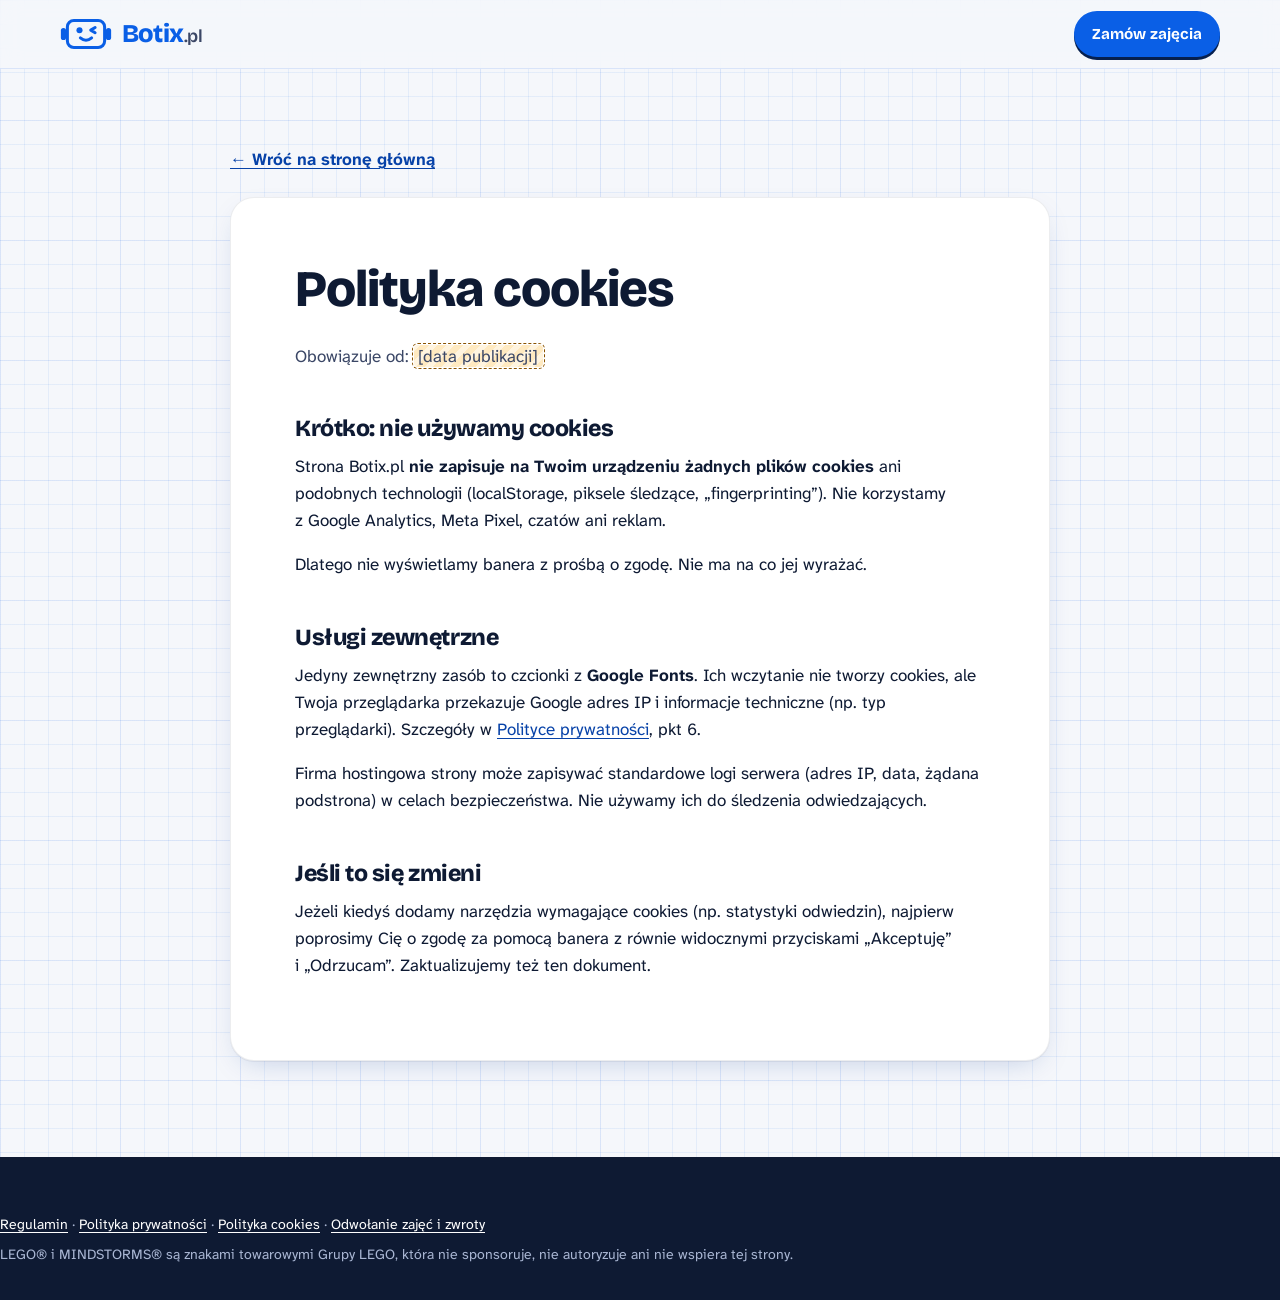
==== polityka-cookies.html @ 02dfdaf5 "Botix.pl: strona zajęć z robotyki dla szkół Strona główna, galeria projektów uczniów, cennik, regula" ====
<!doctype html>
<html lang="pl">
<head>
  <meta charset="utf-8">
  <meta name="viewport" content="width=device-width, initial-scale=1">
  <title>Polityka cookies | Botix.pl</title>
  <meta name="description" content="Botix.pl nie używa plików cookies ani narzędzi śledzących.">
  <link rel="icon" href="assets/logo-znak.svg" type="image/svg+xml">
  <link rel="preconnect" href="https://fonts.googleapis.com">
  <link rel="preconnect" href="https://fonts.gstatic.com" crossorigin>
  <link href="https://fonts.googleapis.com/css2?family=Atkinson+Hyperlegible+Next:ital,wght@0,400;0,600;0,700;1,400&family=Bricolage+Grotesque:opsz,wght@12..96,500..800&family=Silkscreen&display=swap" rel="stylesheet">
  <link rel="stylesheet" href="styles.css">
</head>
<body>
  <a class="skip" href="#tresc">Przejdź do treści</a>
  <header class="site-header">
    <div class="wrap header-row">
      <a class="brand" href="index.html" aria-label="Botix.pl, strona główna">
        <img src="assets/logo-znak.svg" alt="" width="52" height="30">
        <span class="brand-name">Botix<span class="brand-tld">.pl</span></span>
      </a>
      <a class="btn btn-small" href="index.html#zapisy">Zamów zajęcia</a>
    </div>
  </header>

  <main id="tresc" class="doc">
    <div class="wrap narrow">
      <a class="back" href="index.html">← Wróć na stronę główną</a>
      <article class="doc-card">
        <h1>Polityka cookies</h1>
        <p class="meta">Obowiązuje od: <span class="todo">[data publikacji]</span></p>

        <h2>Krótko: nie używamy cookies</h2>
        <p>Strona Botix.pl <strong>nie zapisuje na Twoim urządzeniu żadnych plików cookies</strong> ani podobnych technologii (localStorage, piksele śledzące, „fingerprinting”). Nie korzystamy z&nbsp;Google Analytics, Meta Pixel, czatów ani reklam.</p>
        <p>Dlatego nie wyświetlamy banera z&nbsp;prośbą o&nbsp;zgodę. Nie ma na co jej wyrażać.</p>

        <h2>Usługi zewnętrzne</h2>
        <p>Jedyny zewnętrzny zasób to czcionki z&nbsp;<strong>Google Fonts</strong>. Ich wczytanie nie tworzy cookies, ale Twoja przeglądarka przekazuje Google adres IP i&nbsp;informacje techniczne (np. typ przeglądarki). Szczegóły w&nbsp;<a href="polityka-prywatnosci.html">Polityce prywatności</a>, pkt 6.</p>
        <p>Firma hostingowa strony może zapisywać standardowe logi serwera (adres IP, data, żądana podstrona) w&nbsp;celach bezpieczeństwa. Nie używamy ich do śledzenia odwiedzających.</p>

        <h2>Jeśli to się zmieni</h2>
        <p>Jeżeli kiedyś dodamy narzędzia wymagające cookies (np. statystyki odwiedzin), najpierw poprosimy Cię o&nbsp;zgodę za pomocą banera z&nbsp;równie widocznymi przyciskami „Akceptuję” i&nbsp;„Odrzucam”. Zaktualizujemy też ten dokument.</p>
      </article>
    </div>
  </main>

  <footer class="site-footer">
    <div class="wrap foot-legal" style="border:0;margin:0;padding:0">
      <p><a href="regulamin.html">Regulamin</a> · <a href="polityka-prywatnosci.html">Polityka prywatności</a> · <a href="polityka-cookies.html">Polityka cookies</a> · <a href="rezygnacja-i-zwroty.html">Odwołanie zajęć i&nbsp;zwroty</a></p>
      <p>LEGO® i&nbsp;MINDSTORMS® są znakami towarowymi Grupy LEGO, która nie sponsoruje, nie autoryzuje ani nie wspiera tej strony.</p>
    </div>
  </footer>
</body>
</html>
---- styles.css ----
/* =========================================================
   Botix.pl — arkusz stylów
   Motyw: „zeszyt inżyniera” — papier w kratkę, niebieski tusz
   z logo, bursztynowy akcent i zielony ekran LCD kostki robota.
   ========================================================= */

:root {
  --blue: #0A5FE6;          /* kolor logo */
  --blue-deep: #0742A8;
  --blue-ink: #06204F;
  --ink: #0E1A33;
  --ink-soft: #3B4766;      /* 8.9:1 na --paper */
  --paper: #F5F7FB;
  --paper-2: #EAF0FB;
  --card: #FFFFFF;
  --amber: #FFB21E;
  --amber-deep: #8A5300;    /* tekst na jasnym tle, 6:1 */
  --lcd: #B6C79A;
  --lcd-ink: #1E2914;
  --grid: rgba(10, 95, 230, .075);
  --radius: 18px;
  --radius-sm: 10px;
  --shadow: 0 1px 0 rgba(14,26,51,.06), 0 10px 30px -12px rgba(10,60,150,.25);

  --f-display: "Bricolage Grotesque", "Trebuchet MS", sans-serif;
  --f-body: "Atkinson Hyperlegible Next", "Verdana", sans-serif;
  --f-pixel: "Silkscreen", "Courier New", monospace;

  color-scheme: light;
}

*, *::before, *::after { box-sizing: border-box; }

html { scroll-behavior: smooth; scroll-padding-top: 84px; -webkit-text-size-adjust: 100%; }

body {
  margin: 0;
  font-family: var(--f-body);
  font-size: 1.0625rem;
  line-height: 1.6;
  color: var(--ink);
  background-color: var(--paper);
  /* papier w kratkę (drobna + gruba siatka) */
  background-image:
    linear-gradient(var(--grid) 1px, transparent 1px),
    linear-gradient(90deg, var(--grid) 1px, transparent 1px),
    linear-gradient(rgba(10,95,230,.05) 1px, transparent 1px),
    linear-gradient(90deg, rgba(10,95,230,.05) 1px, transparent 1px);
  background-size: 24px 24px, 24px 24px, 120px 120px, 120px 120px;
}

img, svg { max-width: 100%; display: block; }

a { color: var(--blue-deep); text-underline-offset: .18em; text-decoration-thickness: .08em; }
a:hover { color: var(--blue); }

:focus-visible {
  outline: 3px solid var(--amber);
  outline-offset: 3px;
  border-radius: 6px;
}

h1, h2, h3 { font-family: var(--f-display); line-height: 1.08; margin: 0 0 .5em; letter-spacing: -.02em; }
h2 { font-size: clamp(1.8rem, 4.2vw, 2.9rem); font-weight: 800; }
h3 { font-size: 1.25rem; font-weight: 700; letter-spacing: -.01em; }
p { margin: 0 0 1em; }

.wrap { width: min(1160px, 100% - 32px); margin-inline: auto; }
.narrow { width: min(820px, 100% - 32px); }

.sr-only {
  position: absolute; width: 1px; height: 1px; padding: 0; margin: -1px;
  overflow: hidden; clip: rect(0 0 0 0); white-space: nowrap; border: 0;
}

.skip {
  position: absolute; left: 16px; top: -60px; z-index: 100;
  background: var(--ink); color: #fff; padding: .6em 1em; border-radius: var(--radius-sm);
  transition: top .2s;
}
.skip:focus { top: 12px; color: #fff; }

.pix { font-family: var(--f-pixel); letter-spacing: .02em; }

/* Elementy do uzupełnienia przed publikacją — usuń klasę .todo, gdy wpiszesz treść */
.todo {
  background: repeating-linear-gradient(-45deg, rgba(255,178,30,.28) 0 6px, rgba(255,178,30,.14) 6px 12px);
  outline: 1.5px dashed var(--amber-deep);
  outline-offset: 1px;
  border-radius: 4px;
  padding: 0 .25em;
}

/* ---------- Przyciski ---------- */
.btn {
  --b: var(--blue);
  display: inline-flex; align-items: center; justify-content: center; gap: .5em;
  font-family: var(--f-display); font-weight: 700; font-size: 1.05rem;
  padding: .85em 1.35em;
  border-radius: 999px;
  background: var(--b); color: #fff; text-decoration: none;
  border: 2px solid var(--b);
  box-shadow: 0 4px 0 var(--blue-ink);
  transition: transform .15s ease, box-shadow .15s ease, background .15s;
  cursor: pointer;
}
.btn:hover { color: #fff; transform: translateY(-2px); box-shadow: 0 6px 0 var(--blue-ink); }
.btn:active { transform: translateY(3px); box-shadow: 0 1px 0 var(--blue-ink); }
.btn-ghost { background: transparent; color: var(--blue-deep); box-shadow: 0 4px 0 rgba(6,32,79,.2); }
.btn-ghost:hover { background: #fff; color: var(--blue-deep); box-shadow: 0 6px 0 rgba(6,32,79,.2); }
.btn-small { font-size: .95rem; padding: .55em 1.05em; box-shadow: 0 3px 0 var(--blue-ink); }
.btn-amber { background: var(--amber); border-color: var(--amber); color: var(--ink); box-shadow: 0 4px 0 #9A6200; }
.btn-amber:hover { color: var(--ink); box-shadow: 0 6px 0 #9A6200; }

/* ---------- Nagłówek ---------- */
.site-header {
  position: sticky; top: 0; z-index: 50;
  background: rgba(245,247,251,.86);
  backdrop-filter: saturate(1.4) blur(10px);
  -webkit-backdrop-filter: saturate(1.4) blur(10px);
  border-bottom: 1px solid rgba(10,95,230,.12);
}
.header-row { display: flex; align-items: center; justify-content: space-between; min-height: 68px; gap: 16px; }

.brand { display: inline-flex; align-items: center; gap: 10px; text-decoration: none; color: var(--blue); }
.brand img { width: 52px; height: auto; transition: transform .3s cubic-bezier(.3,1.6,.5,1); }
.brand:hover img { transform: rotate(-6deg) scale(1.06); }
.brand-name { font-family: var(--f-display); font-weight: 800; font-size: 1.6rem; letter-spacing: -.03em; color: var(--blue); }
.brand-tld { color: var(--ink-soft); font-weight: 600; font-size: .7em; margin-left: 1px; }

.nav { display: flex; align-items: center; gap: 22px; }
.nav ul { display: flex; gap: 4px; list-style: none; margin: 0; padding: 0; }
.nav ul a {
  display: block; padding: .45em .75em; border-radius: 999px;
  text-decoration: none; color: var(--ink); font-weight: 600; font-size: .98rem;
}
.nav ul a:hover { background: var(--paper-2); color: var(--blue-deep); }

.nav-toggle {
  display: none; width: 46px; height: 46px; border-radius: 12px;
  background: #fff; border: 2px solid var(--paper-2); cursor: pointer; position: relative;
}
.nav-toggle-bars, .nav-toggle-bars::before, .nav-toggle-bars::after {
  position: absolute; left: 50%; width: 20px; height: 2.5px; background: var(--ink); border-radius: 2px;
  transform: translateX(-50%); transition: transform .25s, top .25s, opacity .2s;
}
.nav-toggle-bars { top: 50%; margin-top: -1px; }
.nav-toggle-bars::before, .nav-toggle-bars::after { content: ""; left: 0; transform: none; }
.nav-toggle-bars::before { top: -7px; }
.nav-toggle-bars::after { top: 7px; }
.nav-toggle[aria-expanded="true"] .nav-toggle-bars { background: transparent; }
.nav-toggle[aria-expanded="true"] .nav-toggle-bars::before { top: 0; transform: rotate(45deg); }
.nav-toggle[aria-expanded="true"] .nav-toggle-bars::after { top: 0; transform: rotate(-45deg); }

/* ---------- Hero ---------- */
.hero { padding: clamp(40px, 7vw, 96px) 0 clamp(56px, 8vw, 110px); position: relative; overflow: hidden; }
.hero::before {
  /* duża „plama” światła za kostką */
  content: ""; position: absolute; right: -10%; top: -20%; width: 70vw; max-width: 900px; aspect-ratio: 1;
  background: radial-gradient(closest-side, rgba(10,95,230,.16), rgba(10,95,230,0) 70%);
  pointer-events: none;
}
.hero-grid { display: grid; grid-template-columns: 1.15fr .85fr; gap: clamp(32px, 5vw, 72px); align-items: center; position: relative; }

.eyebrow {
  display: inline-block; font-weight: 700; font-size: .9rem; letter-spacing: .02em;
  color: var(--blue-deep); background: #fff; border: 1.5px solid rgba(10,95,230,.25);
  padding: .35em .9em; border-radius: 999px; margin-bottom: 1.3em;
}
.hero h1 {
  font-size: clamp(2.6rem, 6.4vw, 5rem);
  font-weight: 800; letter-spacing: -.045em; line-height: .98; color: var(--ink);
  font-variation-settings: "opsz" 96;
}
.hl {
  color: var(--blue);
  background: linear-gradient(transparent 68%, rgba(255,178,30,.55) 68% 92%, transparent 92%);
  padding: 0 .06em;
}
.lead { font-size: clamp(1.08rem, 1.6vw, 1.25rem); color: var(--ink-soft); max-width: 36em; margin: 1.1em 0 1.6em; }
.hero-cta { display: flex; flex-wrap: wrap; gap: 14px; }

.facts { list-style: none; padding: 0; margin: 2.2em 0 0; display: flex; flex-wrap: wrap; gap: 10px 28px; }
.facts li { display: flex; align-items: baseline; gap: .55em; font-weight: 600; }
.facts-k { font-family: var(--f-pixel); font-size: .78rem; color: var(--blue-deep); text-transform: uppercase; }

/* Kostka robota z ekranem LCD */
.brick { margin: 0; position: relative; justify-self: center; width: min(420px, 100%); }
.brick-body {
  background: linear-gradient(160deg, #F9FBFF, #DCE5F5);
  border: 3px solid var(--blue);
  border-radius: 34px;
  padding: 22px 22px 18px;
  box-shadow: 0 30px 60px -28px rgba(7,66,168,.55), inset 0 -6px 0 rgba(10,95,230,.12);
  transform: rotate(-2.5deg);
  animation: bob 6s ease-in-out infinite;
}
.lcd {
  background: var(--lcd);
  background-image:
    linear-gradient(rgba(30,41,20,.06) 1px, transparent 1px),
    linear-gradient(90deg, rgba(30,41,20,.06) 1px, transparent 1px),
    radial-gradient(120% 90% at 30% 20%, rgba(255,255,255,.35), transparent 60%);
  background-size: 6px 6px, 6px 6px, 100% 100%;
  border-radius: 12px;
  border: 6px solid #47536B;
  box-shadow: inset 0 3px 10px rgba(0,0,0,.25);
  color: var(--lcd-ink);
  padding: 12px 14px 10px;
  font-family: var(--f-pixel);
}
.lcd-top, .lcd-bottom { display: flex; justify-content: space-between; align-items: center; font-size: .78rem; letter-spacing: .04em; }
.lcd-bottom { justify-content: flex-start; gap: .5em; margin-top: 4px; }
.batt { width: 22px; height: 10px; border: 2px solid var(--lcd-ink); position: relative; }
.batt::before { content: ""; position: absolute; inset: 1px 6px 1px 1px; background: var(--lcd-ink); }
.batt::after { content: ""; position: absolute; right: -5px; top: 2px; width: 3px; height: 4px; background: var(--lcd-ink); }
.lcd-face { width: 100%; height: auto; margin: 6px 0; }
.lcd-face .px rect { fill: var(--lcd-ink); }
.eye-wink { opacity: 0; animation: wink 4.2s steps(1) infinite 1.4s; }
.eye-open { animation: open 4.2s steps(1) infinite 1.4s; }
.blink { animation: blink 1s steps(1) infinite; }

.brick-keys { display: flex; justify-content: center; align-items: center; gap: 12px; margin: 18px 0 14px; }
.key { display: block; background: #6B7894; }
.key-l, .key-r { width: 38px; height: 26px; }
.key-l { clip-path: polygon(0 50%, 100% 0, 100% 100%); }
.key-r { clip-path: polygon(0 0, 100% 50%, 0 100%); }
.key-ok { width: 40px; height: 40px; border-radius: 10px; background: var(--amber); box-shadow: inset 0 -4px 0 rgba(0,0,0,.18); }
.ports { display: flex; justify-content: center; gap: 10px; }
.ports span {
  font-family: var(--f-pixel); font-size: .75rem; color: #fff; background: var(--blue-ink);
  width: 34px; height: 22px; display: grid; place-items: center; border-radius: 4px 4px 2px 2px;
}

.blocks { list-style: none; padding: 0; margin: 0; position: absolute; left: -46px; bottom: -38px; display: grid; gap: 6px; }
.blk {
  font-family: var(--f-display); font-weight: 700; font-size: .82rem;
  background: #fff; color: var(--ink); border: 2px solid var(--ink);
  padding: .35em .8em .35em 1.1em; border-radius: 6px;
  position: relative; width: max-content;
  box-shadow: 3px 3px 0 var(--ink);
  margin-left: calc(var(--i) * 9px);
  opacity: 0; animation: snap .5s cubic-bezier(.3,1.5,.5,1) forwards;
  animation-delay: calc(1s + var(--i) * .18s);
}
.blk::before { content: ""; position: absolute; left: 5px; top: 50%; width: 4px; height: 4px; border-radius: 50%; background: currentColor; transform: translateY(-50%); }
.blk-start { background: var(--blue); color: #fff; }
.blk-sense { background: var(--amber); }
.blk-loop { background: var(--lcd); }

/* ---------- Sekcje ---------- */
.section { padding: clamp(64px, 9vw, 120px) 0; position: relative; }
.section-tint { background: rgba(234,240,251,.75); }
.section-blue {
  background-color: var(--blue-deep);
  background-image:
    linear-gradient(rgba(255,255,255,.07) 1px, transparent 1px),
    linear-gradient(90deg, rgba(255,255,255,.07) 1px, transparent 1px);
  background-size: 24px 24px;
  color: #fff;
}
.section-blue a { color: #fff; }
.section-blue .kicker { color: #CFE0FF; }
.section-blue .kicker .pix { background: var(--amber); color: var(--ink); }
.section-blue .sec-lead { color: #DCE7FF; }

.sec-head { max-width: 760px; margin-bottom: clamp(32px, 5vw, 56px); }
.kicker {
  display: flex; align-items: center; gap: .7em;
  font-family: var(--f-display); font-weight: 700; text-transform: uppercase; letter-spacing: .08em; font-size: .85rem;
  color: var(--blue-deep); margin-bottom: 1em;
}
.kicker .pix { background: var(--blue); color: #fff; padding: .2em .5em; border-radius: 4px; font-size: .8rem; letter-spacing: .05em; }
.sec-lead { font-size: 1.15rem; color: var(--ink-soft); }

/* Porty 1–4: przebieg zajęć */
.ports-flow {
  list-style: none; padding: 0; margin: 0;
  display: grid; grid-template-columns: repeat(4, 1fr); gap: 20px; position: relative;
}
.ports-flow::before {
  /* „kabel” łączący porty */
  content: ""; position: absolute; left: 6%; right: 6%; top: 15px; height: 4px;
  background: repeating-linear-gradient(90deg, var(--ink) 0 14px, transparent 14px 20px);
  opacity: .8;
}
.ports-flow li {
  position: relative; background: var(--card); border: 2px solid var(--ink); border-radius: var(--radius);
  padding: 48px 22px 22px; box-shadow: 6px 6px 0 var(--blue);
  transition: transform .2s, box-shadow .2s;
}
.ports-flow li:hover { transform: translate(-3px,-3px); box-shadow: 9px 9px 0 var(--blue); }
.ports-flow li:nth-child(2) { box-shadow: 6px 6px 0 var(--amber); }
.ports-flow li:nth-child(2):hover { box-shadow: 9px 9px 0 var(--amber); }
.ports-flow li:nth-child(3) { box-shadow: 6px 6px 0 #7FA35A; }
.ports-flow li:nth-child(3):hover { box-shadow: 9px 9px 0 #7FA35A; }
.ports-flow p { color: var(--ink-soft); margin: 0; font-size: 1rem; }
.port-tag {
  position: absolute; top: 0; left: 20px; transform: translateY(-50%);
  font-family: var(--f-pixel); font-size: .78rem; background: var(--ink); color: #fff;
  padding: .45em .7em; border-radius: 6px;
}

/* NXT Studio */
.studio {
  margin-top: clamp(40px, 6vw, 64px);
  display: grid; grid-template-columns: auto 1fr; gap: clamp(20px, 4vw, 44px); align-items: center;
  background: var(--ink); color: #E6ECFA; border-radius: 24px; padding: clamp(22px, 4vw, 40px);
  box-shadow: 10px 10px 0 var(--amber);
}
.studio h3 { font-size: clamp(1.35rem, 2.6vw, 1.9rem); color: #fff; font-weight: 800; }
.studio p { margin: 0; color: #C9D3EA; }
.studio strong { color: #fff; }
.studio .kicker { color: var(--amber); margin-bottom: .7em; }
.studio-badge {
  position: relative; width: 180px; aspect-ratio: 4 / 3; border-radius: 14px;
  background: var(--lcd);
  background-image: linear-gradient(rgba(30,41,20,.08) 1px, transparent 1px), linear-gradient(90deg, rgba(30,41,20,.08) 1px, transparent 1px);
  background-size: 6px 6px;
  border: 6px solid #47536B; display: grid; place-items: center; color: var(--lcd-ink);
  transform: rotate(-3deg);
}
.studio-win { position: absolute; top: 7px; left: 9px; display: flex; gap: 4px; }
.studio-win i { width: 7px; height: 7px; border-radius: 50%; background: var(--lcd-ink); opacity: .55; }
.studio-name { font-size: 1.55rem; line-height: 1.1; text-align: center; }
.studio-cursor { position: absolute; right: 14px; bottom: 6px; font-size: 1.3rem; animation: blink 1s steps(1) infinite; }

/* Program: trasa od pierwszego obrotu do własnego robota */
.journey { --n: 6; --pos: 0; position: relative; }
.road { position: relative; height: 96px; margin: 0 0 8px; }
.road-track {
  position: absolute; left: calc(100% / 12); right: calc(100% / 12); bottom: 14px; height: 12px; border-radius: 99px;
  background: repeating-linear-gradient(90deg, rgba(255,255,255,.35) 0 14px, transparent 14px 24px), rgba(255,255,255,.12);
}
.road-fill {
  height: 100%; border-radius: inherit; background: var(--amber);
  width: calc(var(--pos) / (var(--n) - 1) * 100%);
  transition: width 1.1s cubic-bezier(.5,0,.3,1);
  box-shadow: 0 0 18px rgba(255,178,30,.6);
}
.rover {
  position: absolute; bottom: 38px; width: 64px; height: 42px;
  left: calc((var(--pos) + .5) * 100% / var(--n) - 32px);
  transition: left 1.1s cubic-bezier(.5,0,.3,1);
}
.rover svg { width: 100%; height: 100%; overflow: visible; }
.rv-head { fill: #fff; stroke: var(--ink); stroke-width: 3; }
.rv-ear { fill: #fff; stroke: var(--ink); stroke-width: 2.5; }
.rv-eye { fill: var(--blue); }
.rv-line { fill: none; stroke: var(--blue); stroke-width: 3.5; stroke-linecap: round; stroke-linejoin: round; }
.rover svg { animation: hover 2.2s ease-in-out infinite; transition: transform .3s; }
.rover::after {
  /* cień pod unoszącą się głową */
  content: ""; position: absolute; left: 50%; bottom: -14px; width: 34px; height: 6px; margin-left: -17px;
  border-radius: 50%; background: rgba(0,0,0,.28); animation: shadow 2.2s ease-in-out infinite;
}
.journey.moving .rover { transform: rotate(6deg); }
.rover { transition: left 1.1s cubic-bezier(.5,0,.3,1), transform .3s; transform-origin: 50% 100%; }
.road-flag {
  position: absolute; top: 0; font-size: .72rem; padding: .3em .55em; border-radius: 4px;
  background: rgba(255,255,255,.14); color: #DCE7FF;
}
.road-start { left: 0; }
.road-end { right: 0; background: var(--amber); color: var(--ink); }

.stops { list-style: none; padding: 0; margin: 0; display: grid; grid-template-columns: repeat(6, 1fr); gap: 14px; }
.stop {
  position: relative; text-align: center; padding: 22px 14px 20px; border-radius: var(--radius);
  background: rgba(255,255,255,.07); border: 2px solid rgba(255,255,255,.16);
  transition: background .4s, border-color .4s, transform .4s cubic-bezier(.3,1.5,.5,1);
}
.stop::before {
  /* znacznik na drodze */
  content: ""; position: absolute; left: 50%; top: -36px; width: 16px; height: 16px; margin-left: -8px;
  border-radius: 50%; background: var(--blue-deep); border: 3px solid rgba(255,255,255,.5);
  transition: background .4s, border-color .4s;
}
.stop-icon {
  width: 72px; height: 72px; margin: 0 auto 12px; border-radius: 16px; display: grid; place-items: center;
  background: rgba(255,255,255,.1); transition: background .4s, transform .4s cubic-bezier(.3,1.6,.5,1);
}
.stop-icon svg { width: 44px; height: 44px; fill: none; stroke: #fff; stroke-width: 3; stroke-linecap: round; stroke-linejoin: round; transition: stroke .4s; }
.stop-n { display: block; font-size: .78rem; color: #A9C2F5; margin-bottom: .4em; }
.stop h3 { font-size: 1.08rem; margin-bottom: .4em; }
.stop p { font-size: .92rem; color: #DCE7FF; margin: 0; line-height: 1.45; }

.stop.lit { background: rgba(255,255,255,.14); border-color: rgba(255,178,30,.7); }
.stop.lit::before { background: var(--amber); border-color: #fff; }
.stop.lit .stop-icon { background: var(--lcd); }
.stop.lit .stop-icon svg { stroke: var(--lcd-ink); }
.stop.current { transform: translateY(-6px); }
.stop.current .stop-icon { transform: scale(1.08) rotate(-4deg); }
.stop-final.lit { background: var(--amber); border-color: var(--amber); color: var(--ink); }
.stop-final.lit p, .stop-final.lit .stop-n { color: var(--ink); }
.stop-final.lit::before { background: #fff; border-color: var(--amber); }

@keyframes hover { 50% { transform: translateY(-5px); } }
@keyframes shadow { 50% { transform: scaleX(.75); opacity: .6; } }

/* Projekty uczniów */
.projects { list-style: none; padding: 0; margin: 0; display: grid; grid-template-columns: repeat(auto-fill, minmax(250px, 1fr)); gap: 22px; }
.project {
  background: var(--card); border-radius: var(--radius); padding: 14px 14px 22px;
  border: 1.5px solid rgba(14,26,51,.1); box-shadow: var(--shadow);
  display: flex; flex-direction: column; transition: transform .25s cubic-bezier(.3,1.4,.5,1);
}
.project:hover { transform: translateY(-5px) rotate(-.6deg); }
.project h3, .project p, .project .tag, .project .chips, .project .link-arrow, .project .by { margin-inline: 8px; }
.project p { color: var(--ink-soft); font-size: .98rem; }
.project img { border-radius: 12px; aspect-ratio: 12 / 7; object-fit: cover; width: 100%; margin-bottom: 16px; }
.thumb {
  aspect-ratio: 12 / 7; border-radius: 12px; margin-bottom: 16px;
  background: var(--lcd);
  background-image: linear-gradient(rgba(30,41,20,.07) 1px, transparent 1px), linear-gradient(90deg, rgba(30,41,20,.07) 1px, transparent 1px);
  background-size: 8px 8px;
  border: 5px solid #47536B; display: grid; place-items: center; overflow: hidden;
}
.thumb svg { width: 86%; height: auto; overflow: visible; }
.thumb .line { fill: none; stroke: var(--lcd-ink); stroke-width: 3.5; stroke-linecap: round; stroke-dasharray: 6 5; }
.thumb .bot { fill: var(--blue); stroke: var(--lcd-ink); stroke-width: 2.5; }
.thumb .bot-2 { fill: var(--amber); }
.thumb .dot { fill: var(--blue); } .thumb .dot-2 { fill: var(--amber); }
.thumb .wall { fill: var(--lcd-ink); }
.shooter .ground { stroke: var(--lcd-ink); stroke-width: 2.5; stroke-linecap: round; opacity: .5; }
.shooter .solid { fill: none; stroke: var(--lcd-ink); stroke-width: 3; stroke-linecap: round; }
.shooter .track { fill: var(--lcd-ink); }
.shooter .wheel { fill: var(--lcd); }
.shooter .barrel { fill: var(--lcd-ink); }
.shooter .barrel-tip { fill: var(--blue-ink); }
.shooter .target { fill: #fff; stroke: var(--lcd-ink); stroke-width: 2.5; }
.shooter .target-ring { fill: none; stroke: #D64545; stroke-width: 3; }
.shooter .target-mid { fill: #D64545; }
.shooter .ball { fill: var(--amber); stroke: var(--lcd-ink); stroke-width: 1.5; }
.shooter .ball-2 { fill: var(--blue); }
.project:hover .shooter .ball { animation: fly .7s ease-in; }
@keyframes fly { from { transform: translate(-14px, 6px); opacity: 0; } }
.thumb .tilt { transform-box: view-box; transform-origin: 60px 60px; animation: balance 2.4s ease-in-out infinite; }
@keyframes balance { 0%, 100% { transform: rotate(-9deg); } 50% { transform: rotate(9deg); } }
.avatar .pix { font-size: 1.5rem; }
.project:hover .thumb .bot { animation: wiggle .6s ease-in-out; transform-box: fill-box; transform-origin: center; }
.thumb-cta { background: var(--paper-2); border-color: var(--blue); border-style: dashed; }
.thumb-cta .pix { font-size: 3.4rem; color: var(--blue); animation: blink 1.6s steps(1) infinite; }

.tag {
  align-self: flex-start; font-size: .78rem; font-weight: 700; text-transform: uppercase; letter-spacing: .06em;
  color: var(--blue-deep); background: var(--paper-2); padding: .3em .7em; border-radius: 999px; margin-bottom: .9em;
}
.tag-amber { background: #FFE9BF; color: var(--amber-deep); }
.tag-real { background: var(--blue); color: #fff; }
.by { font-weight: 700; color: var(--blue-deep) !important; margin-top: -.3em; }
.chips { list-style: none; padding: 0; display: flex; flex-wrap: wrap; gap: 6px; margin-top: auto; margin-bottom: 0; }
.chips li { font-size: .8rem; font-weight: 600; border: 1.5px solid rgba(14,26,51,.18); padding: .15em .65em; border-radius: 999px; color: var(--ink-soft); }
.link-arrow { margin-top: auto; font-weight: 700; font-family: var(--f-display); }
.link-arrow::after { content: " →"; display: inline-block; transition: transform .2s; }
.link-arrow:hover::after { transform: translateX(4px); }
.project-cta { background: linear-gradient(170deg, #fff, #FFF6E3); border: 2px dashed var(--amber-deep); }

.note {
  margin: 36px 0 0; padding: 18px 22px; border-left: 5px solid var(--amber);
  background: #fff; border-radius: 0 var(--radius-sm) var(--radius-sm) 0; max-width: 820px; color: var(--ink-soft);
}
.note strong { color: var(--ink); }

/* Strona: Projekty uczniów */
.nav ul a[aria-current="page"] { background: var(--blue); color: #fff; }
.gal-title { font-size: clamp(2.2rem, 5.5vw, 4rem); font-weight: 800; letter-spacing: -.04em; }
.gallery { list-style: none; padding: 0; margin: 0; display: grid; grid-template-columns: repeat(auto-fill, minmax(300px, 1fr)); gap: 24px; }
.shot figure { margin: 0; background: #fff; border-radius: var(--radius); overflow: hidden; box-shadow: var(--shadow); height: 100%; transition: transform .25s cubic-bezier(.3,1.4,.5,1); }
.shot:nth-child(odd) figure { transform: rotate(-.6deg); }
.shot:nth-child(even) figure { transform: rotate(.6deg); }
.shot figure:hover { transform: rotate(0) translateY(-4px); }
.shot img { width: 100%; aspect-ratio: 4 / 3; object-fit: cover; }
.shot figcaption { padding: 18px 20px 22px; }
.shot h2 { font-size: 1.25rem; margin-bottom: .3em; }
.shot p { margin: 0 0 .4em; color: var(--ink-soft); }
.gallery-empty {
  grid-column: 1 / -1; text-align: center; padding: clamp(36px, 6vw, 64px) 24px;
  border: 3px dashed rgba(10,95,230,.35); border-radius: 24px; background: rgba(255,255,255,.7);
}
.gallery-empty h2 { font-size: clamp(1.4rem, 3vw, 2rem); }
.gallery-empty p { color: var(--ink-soft); margin: 0; }
.cam {
  width: 120px; height: 90px; margin: 0 auto 20px; border-radius: 16px; display: grid; place-items: center;
  background: var(--lcd); border: 5px solid #47536B; transform: rotate(-4deg);
}
.cam svg { width: 64px; fill: none; stroke: var(--lcd-ink); stroke-width: 3.5; stroke-linejoin: round; }

/* O nas */
.team { list-style: none; padding: 0; margin: 0; display: grid; grid-template-columns: 1fr 1fr; gap: 22px; }
.person { display: flex; gap: 20px; background: var(--card); border-radius: var(--radius); padding: 24px; box-shadow: var(--shadow); align-items: flex-start; }
.person h3 { display: inline-block; }
.person p { color: var(--ink-soft); margin: 0; }
.role { font-weight: 700; color: var(--blue-deep) !important; margin-bottom: .5em !important; font-size: .95rem; }
.avatar {
  flex: none; width: 84px; height: 84px; border-radius: 22px; background: var(--blue);
  display: grid; place-items: center; color: #fff; font-size: 1.8rem; transform: rotate(-4deg);
  box-shadow: 4px 4px 0 var(--ink);
}
.avatar-2 { background: var(--amber); color: var(--ink); transform: rotate(4deg); }

/* Terminy */
.spec { display: grid; grid-template-columns: repeat(auto-fit, minmax(200px, 1fr)); gap: 0; margin: 0; border: 2px solid var(--ink); border-radius: var(--radius); overflow: hidden; background: #fff; }
.spec > div { padding: 20px 22px; border-right: 2px dashed rgba(14,26,51,.18); }
.spec > div:last-child { border-right: 0; }
.spec dt { font-family: var(--f-pixel); font-size: .78rem; color: var(--blue-deep); margin-bottom: .5em; }
.spec dd { margin: 0; font-weight: 700; font-family: var(--f-display); font-size: 1.1rem; display: inline-block; }
.fineprint { margin-top: 18px; color: var(--ink-soft); font-size: .98rem; }

/* Cennik */
.squad { margin: 0 0 clamp(36px, 5vw, 56px); background: #fff; border: 2px solid var(--ink); border-radius: 24px; padding: clamp(20px, 3vw, 32px); box-shadow: 8px 8px 0 var(--blue); }
.squad-teams { list-style: none; padding: 0; margin: 0 0 22px; display: grid; grid-template-columns: repeat(5, 1fr); gap: clamp(8px, 2vw, 22px); }
.squad-teams li {
  display: grid; grid-template-columns: repeat(3, 1fr); grid-template-rows: auto auto; gap: 6px; justify-items: center; align-items: end;
  padding: 14px 10px 12px; border-radius: 16px; background: var(--paper-2);
  animation: rise .7s cubic-bezier(.2,.8,.2,1) both;
}
.squad-teams li:nth-child(2) { animation-delay: .08s; } .squad-teams li:nth-child(3) { animation-delay: .16s; }
.squad-teams li:nth-child(4) { animation-delay: .24s; } .squad-teams li:nth-child(5) { animation-delay: .32s; }
.kid { position: relative; width: 22px; height: 30px; }
.kid::before { content: ""; position: absolute; left: 50%; top: 0; width: 13px; height: 13px; margin-left: -6.5px; border-radius: 50%; background: var(--blue); }
.kid::after { content: ""; position: absolute; left: 0; right: 0; bottom: 0; height: 14px; border-radius: 11px 11px 4px 4px; background: var(--blue); }
.kid:nth-child(2)::before, .kid:nth-child(2)::after { background: var(--amber); }
.kid:nth-child(3)::before, .kid:nth-child(3)::after { background: #6E8F4C; }
.mini-brick {
  grid-column: 1 / -1; width: 100%; max-width: 74px; height: 34px; border-radius: 8px; margin-top: 4px;
  background: var(--lcd); border: 4px solid #47536B; position: relative;
}
.mini-brick::after { content: ""; position: absolute; left: 50%; bottom: -12px; width: 12px; height: 8px; margin-left: -6px; border-radius: 3px; background: var(--amber); }
.squad-cap { display: flex; flex-wrap: wrap; justify-content: center; align-items: center; gap: 8px 16px; font-weight: 700; font-size: 1.05rem; }
.squad-cap b { font-size: 1.5rem; color: var(--blue); font-weight: 400; margin-right: .2em; }
.squad-x { font-family: var(--f-pixel); color: var(--ink-soft); font-size: 1.3rem; }

.plans { list-style: none; padding: 0; margin: 0; display: grid; grid-template-columns: repeat(3, 1fr); gap: 22px; align-items: stretch; }
.plan {
  position: relative; display: flex; flex-direction: column; background: #fff; border-radius: 22px;
  padding: 28px 24px 24px; border: 2px solid rgba(14,26,51,.12); box-shadow: var(--shadow);
}
.plan-featured { border: 3px solid var(--ink); box-shadow: 8px 8px 0 var(--amber); transform: translateY(-8px); }
.plan-badge {
  position: absolute; top: 0; left: 24px; transform: translateY(-50%);
  background: var(--ink); color: #fff; font-weight: 700; font-size: .8rem; letter-spacing: .06em; text-transform: uppercase;
  padding: .35em .8em; border-radius: 999px;
}
.plan-name { font-family: var(--f-display); font-weight: 800; font-size: 1.3rem; margin-bottom: .4em; }
.plan-price { font-family: var(--f-display); font-weight: 800; font-size: 2.4rem; letter-spacing: -.03em; color: var(--blue); line-height: 1.1; margin-bottom: .5em; }
.plan-price small { font-size: .95rem; color: var(--ink-soft); font-weight: 600; letter-spacing: 0; }
.plan-price-text { font-size: 1.6rem; }
.plan-desc { color: var(--ink-soft); font-size: .98rem; }
.plan-list { list-style: none; padding: 0; margin: 0 0 22px; display: grid; gap: 8px; font-size: .97rem; }
.plan-list li { padding-left: 26px; position: relative; }
.plan-list li::before { content: ""; position: absolute; left: 0; top: .45em; width: 14px; height: 14px; border-radius: 4px; background: var(--lcd); box-shadow: inset 0 0 0 2px #47536B; }
.plan .btn { margin-top: auto; }

.included { margin-top: 32px; display: grid; grid-template-columns: 1.2fr 1fr; gap: 22px; }
.included > div { background: #fff; border-radius: 18px; padding: 22px 24px; border: 2px dashed rgba(14,26,51,.18); }
.included h3 { font-size: 1.1rem; }
.tick-list { list-style: none; padding: 0; margin: 0; display: grid; gap: 6px; }
.tick-list li { padding-left: 28px; position: relative; }
.tick-list li::before { content: "✓"; position: absolute; left: 0; top: 0; color: var(--blue); font-weight: 700; }
.tick-list-plain li::before { content: "→"; color: var(--amber-deep); }

/* FAQ */
.faq { display: grid; gap: 12px; }
.faq details { background: #fff; border-radius: var(--radius-sm); border: 2px solid transparent; box-shadow: var(--shadow); transition: border-color .2s; }
.faq details[open] { border-color: var(--blue); }
.faq summary {
  cursor: pointer; list-style: none; padding: 18px 56px 18px 22px; position: relative;
  font-family: var(--f-display); font-weight: 700; font-size: 1.12rem;
}
.faq summary::-webkit-details-marker { display: none; }
.faq summary::after {
  content: "+"; position: absolute; right: 18px; top: 50%; transform: translateY(-50%);
  font-family: var(--f-pixel); font-size: 1.3rem; color: var(--blue); width: 28px; height: 28px;
  display: grid; place-items: center; background: var(--paper-2); border-radius: 8px; transition: transform .25s;
}
.faq details[open] summary::after { transform: translateY(-50%) rotate(45deg); }
.faq details p { padding: 0 22px 20px; margin: 0; color: var(--ink-soft); }
.faq-body { padding: 0 22px 20px; color: var(--ink-soft); }
.faq-body p { padding: 0 !important; margin: 0 0 .8em !important; }
.faq-body ul { margin: 0; padding-left: 1.2em; display: grid; gap: .6em; }
.faq-body strong { color: var(--ink); }
.faq details p.todo { margin: 0 22px 20px; padding: 4px 8px; }

/* Zapisy */
.zapisy-grid { display: grid; grid-template-columns: .9fr 1.1fr; gap: clamp(32px, 5vw, 72px); align-items: start; }
.zapisy-grid .sec-head { margin-bottom: 0; }
.mail { font-weight: 700; }
.form {
  background: #fff; color: var(--ink); border-radius: 24px; padding: clamp(22px, 3vw, 36px);
  box-shadow: 10px 10px 0 var(--blue-ink); border: 2px solid var(--ink);
}
.form a { color: var(--blue-deep); }
.field { margin-bottom: 18px; }
.field-row { display: grid; grid-template-columns: 1fr 1fr; gap: 0 16px; }
@media (max-width: 620px) { .field-row { grid-template-columns: 1fr; } }
.field label { display: block; font-weight: 700; margin-bottom: 6px; }
.opt { font-weight: 400; color: var(--ink-soft); }
input[type="text"], input[type="email"], select, textarea {
  width: 100%; font: inherit; color: var(--ink);
  padding: .7em .9em; border-radius: 12px; border: 2px solid #8C97AE; background: var(--paper);
  transition: border-color .15s, background .15s;
}
input:hover, select:hover, textarea:hover { border-color: var(--ink-soft); }
input:focus, select:focus, textarea:focus { border-color: var(--blue); background: #fff; outline: 3px solid rgba(10,95,230,.25); outline-offset: 0; }
[aria-invalid="true"] { border-color: #B3261E !important; }
textarea { resize: vertical; }
.hint { font-size: .9rem; color: var(--ink-soft); margin: 6px 0 0; }
.check { display: flex; gap: 12px; align-items: flex-start; margin: 22px 0 18px; }
.check input { width: 22px; height: 22px; margin: 2px 0 0; flex: none; accent-color: var(--blue); cursor: pointer; }
.check label { font-size: .97rem; }
.form-error { color: #B3261E; font-weight: 700; margin: 0 0 14px; }
.form .btn { width: 100%; }

/* Stopka */
.site-footer { background: var(--ink); color: #C9D3EA; padding: 56px 0 28px; }
.site-footer a { color: #fff; }
.footer-grid { display: grid; grid-template-columns: 1.2fr 1fr 1fr; gap: 32px; }
.brand-foot .brand-name { color: #fff; }
.brand-foot .brand-tld { color: #9FB0D3; }
.brand-foot img { filter: brightness(0) invert(1); }
.foot-small { margin-top: .6em; }
.foot-h { font-family: var(--f-pixel); font-size: .8rem; font-weight: 400; letter-spacing: .05em; color: var(--amber); margin-bottom: 1em; }
address { font-style: normal; line-height: 1.8; }
.site-footer .todo { color: var(--ink); background: #FFD98A; outline-color: var(--amber); }
.foot-links { list-style: none; padding: 0; margin: 0; display: grid; gap: .4em; }
.foot-legal { border-top: 1px solid rgba(255,255,255,.14); margin-top: 40px; padding-top: 22px; font-size: .88rem; color: #A9B6D3; }
.foot-legal p { margin-bottom: .5em; }

/* ---------- Strony dokumentów ---------- */
.doc { padding: clamp(40px, 6vw, 80px) 0 96px; }
.doc-card { background: #fff; border-radius: 24px; padding: clamp(24px, 5vw, 64px); box-shadow: var(--shadow); border: 1.5px solid rgba(14,26,51,.08); }
.doc h1 { font-size: clamp(2rem, 5vw, 3.2rem); font-weight: 800; }
.doc h2 { font-size: 1.45rem; margin-top: 2em; }
.doc h3 { font-size: 1.1rem; margin-top: 1.4em; }
.doc li { margin-bottom: .4em; }
.doc .meta { color: var(--ink-soft); }
.doc .warn {
  background: #FFF4DC; border: 2px dashed var(--amber-deep); border-radius: 14px; padding: 16px 20px; margin: 1.4em 0 2em; color: #4D3300;
}
.doc table { border-collapse: collapse; width: 100%; font-size: .98rem; margin: 1em 0; display: block; overflow-x: auto; }
.doc th, .doc td { text-align: left; border: 1px solid #D5DCEA; padding: .6em .8em; vertical-align: top; }
.doc th { background: var(--paper-2); }
.doc .form-wzor { background: var(--paper); border: 1.5px solid #D5DCEA; border-radius: 12px; padding: 18px 22px; }
.doc ol ul, .doc li ul { margin-top: .4em; }
.toc { background: var(--paper); border: 1.5px solid #D5DCEA; border-radius: 14px; padding: 18px 22px; margin: 0 0 1.5em; }
.toc-h { font-family: var(--f-pixel); font-size: .8rem; color: var(--blue-deep); margin-bottom: .6em; }
.toc ol { margin: 0; padding-left: 1.4em; columns: 2; column-gap: 32px; }
.toc li { margin-bottom: .3em; break-inside: avoid; }
@media (max-width: 620px) { .toc ol { columns: 1; } }
.doc h2[id] { scroll-margin-top: 90px; }
.back { display: inline-flex; gap: .4em; font-weight: 700; margin-bottom: 1.4em; }

/* ---------- Animacje ---------- */
.reveal { opacity: 0; transform: translateY(18px); animation: rise .8s cubic-bezier(.2,.8,.2,1) forwards; animation-delay: calc(var(--d, 0) * .12s + .1s); }
@keyframes rise { to { opacity: 1; transform: none; } }
@keyframes snap { from { opacity: 0; transform: translateX(-24px) rotate(-4deg); } to { opacity: 1; transform: none; } }
@keyframes bob { 0%, 100% { transform: rotate(-2.5deg) translateY(0); } 50% { transform: rotate(-1.5deg) translateY(-8px); } }
@keyframes blink { 50% { opacity: 0; } }
@keyframes wink { 0%, 72% { opacity: 0; } 73%, 95% { opacity: 1; } 96%, 100% { opacity: 0; } }
@keyframes open { 0%, 72% { opacity: 1; } 73%, 95% { opacity: 0; } 96%, 100% { opacity: 1; } }
@keyframes wiggle { 25% { transform: translateX(4px) rotate(4deg); } 75% { transform: translateX(-4px) rotate(-4deg); } }

@media (prefers-reduced-motion: reduce) {
  *, *::before, *::after { animation-duration: .001ms !important; animation-iteration-count: 1 !important; transition-duration: .001ms !important; scroll-behavior: auto !important; }
  .reveal, .blk { opacity: 1; transform: none; }
  .eye-wink { opacity: 1; } .eye-open { opacity: 0; }
}

/* ---------- Responsywność ---------- */
@media (max-width: 980px) {
  .hero-grid { grid-template-columns: 1fr; }
  .brick { width: min(380px, 88%); margin-top: 12px; margin-bottom: 40px; }
  .ports-flow { grid-template-columns: 1fr 1fr; row-gap: 34px; }
  .ports-flow::before { display: none; }
  /* trasa pionowa */
  .road { display: none; }
  .stops { grid-template-columns: 1fr; gap: 14px; padding-left: 34px; position: relative; }
  .stops::before {
    content: ""; position: absolute; left: 9px; top: 10px; bottom: 10px; width: 6px; border-radius: 6px;
    background: repeating-linear-gradient(180deg, rgba(255,255,255,.4) 0 12px, transparent 12px 20px);
  }
  .stop { text-align: left; display: grid; grid-template-columns: 64px 1fr; column-gap: 16px; padding: 16px; align-items: start; }
  .stop::before { left: -33px; top: 50%; margin: -8px 0 0; }
  .stop-icon { grid-row: span 3; width: 64px; height: 64px; margin: 0; }
  .stop-icon svg { width: 38px; height: 38px; }
  .stop.current { transform: translateX(4px); }
  .studio { grid-template-columns: 1fr; }
  .plans { grid-template-columns: 1fr; max-width: 560px; }
  .plan-featured { transform: none; }
  .included { grid-template-columns: 1fr; }
  .studio-badge { width: 150px; }
  .zapisy-grid { grid-template-columns: 1fr; }
  .footer-grid { grid-template-columns: 1fr 1fr; }
}

@media (max-width: 1180px) {
  .nav-toggle { display: block; }
  .nav {
    position: absolute; left: 0; right: 0; top: 100%;
    flex-direction: column; align-items: stretch; gap: 12px;
    background: var(--paper); border-bottom: 2px solid var(--ink);
    padding: 12px 16px 20px; display: none;
  }
  .nav.open { display: flex; }
  .nav ul { flex-direction: column; }
  .nav ul a { padding: .7em .8em; font-size: 1.05rem; }
}

@media (max-width: 620px) {
  body { font-size: 1rem; }
  .ports-flow, .team, .footer-grid { grid-template-columns: 1fr; }
  .blocks { left: -6px; bottom: -44px; }
  .blk { font-size: .74rem; }
  .person { flex-direction: column; }
  .spec > div { border-right: 0; border-bottom: 2px dashed rgba(14,26,51,.18); }
  .spec > div:last-child { border-bottom: 0; }
  .hero-cta .btn { width: 100%; }
  .squad-teams { display: flex; flex-wrap: wrap; justify-content: center; }
  .squad-teams li { width: calc((100% - 2 * 10px) / 3); }
  .squad-cap { font-size: .95rem; flex-direction: column; gap: 2px; }
  .squad-x { display: none; }
}
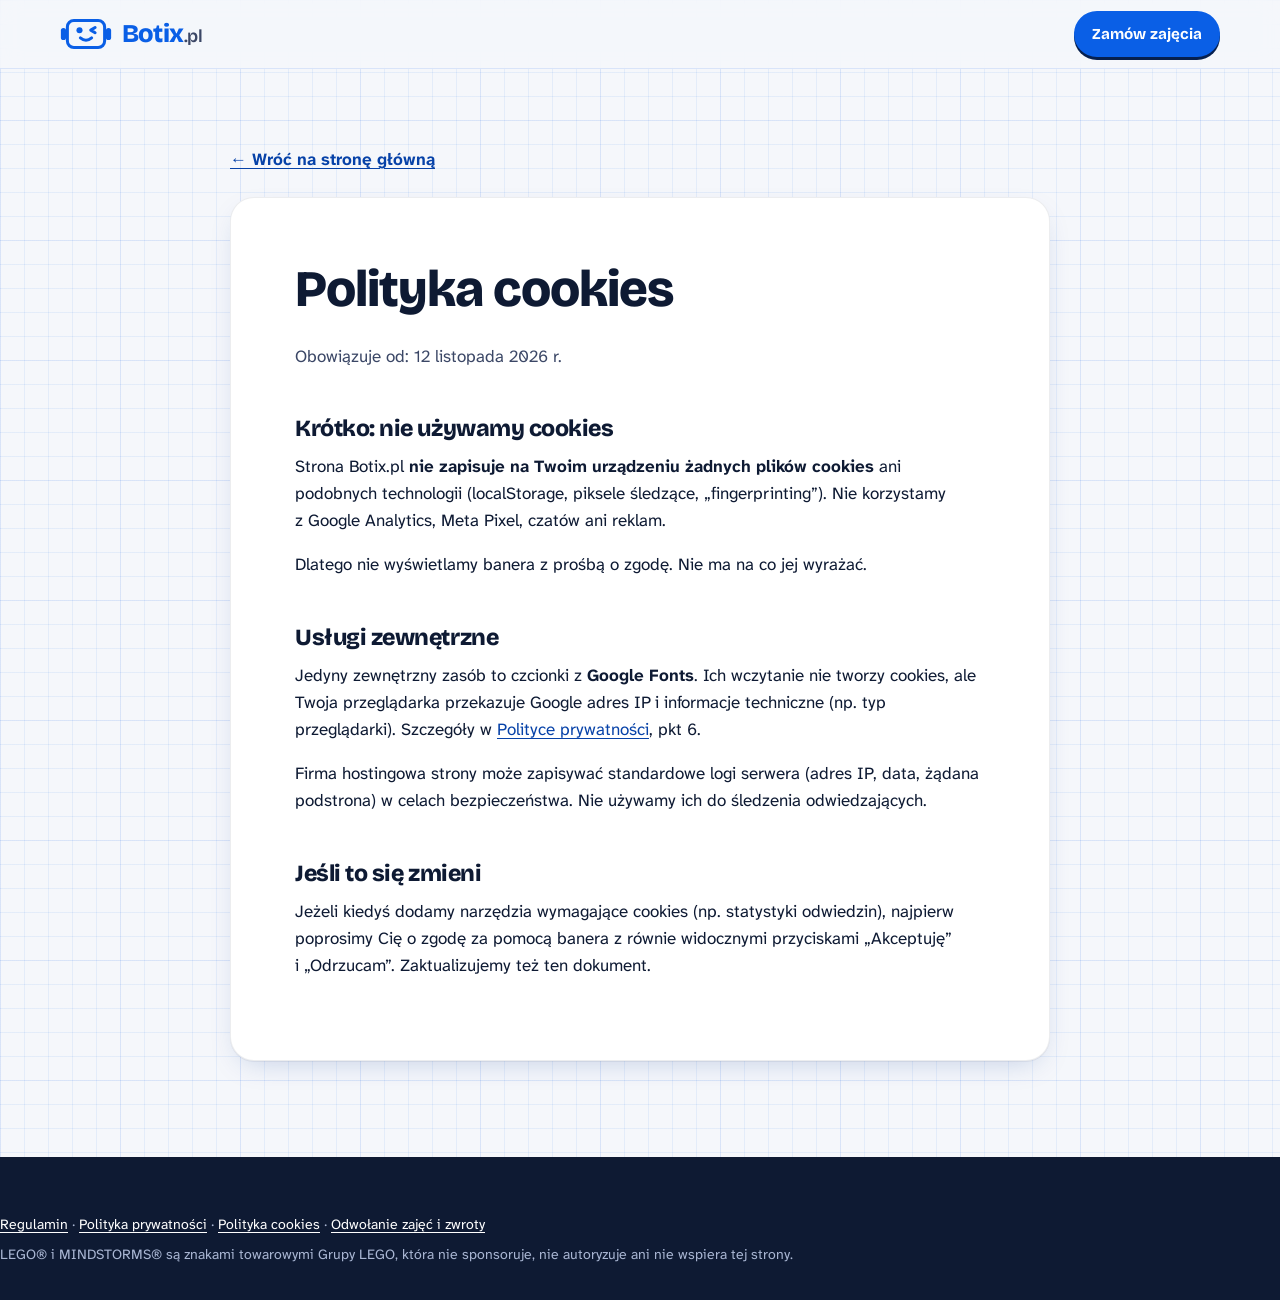
==== commit 25cf0261: "Uzupełnienie danych, zespoły 2–3 os., podgląd NXT Studio - adres i data obowiązywania w regulaminie " ====
--- a/polityka-cookies.html
+++ b/polityka-cookies.html
@@ -28,7 +28,7 @@
       <a class="back" href="index.html">← Wróć na stronę główną</a>
       <article class="doc-card">
         <h1>Polityka cookies</h1>
-        <p class="meta">Obowiązuje od: <span class="todo">[data publikacji]</span></p>
+        <p class="meta">Obowiązuje od: <time datetime="2026-11-12">12 listopada 2026 r.</time></p>
 
         <h2>Krótko: nie używamy cookies</h2>
         <p>Strona Botix.pl <strong>nie zapisuje na Twoim urządzeniu żadnych plików cookies</strong> ani podobnych technologii (localStorage, piksele śledzące, „fingerprinting”). Nie korzystamy z&nbsp;Google Analytics, Meta Pixel, czatów ani reklam.</p>
--- a/styles.css
+++ b/styles.css
@@ -304,7 +304,6 @@
 /* NXT Studio */
 .studio {
   margin-top: clamp(40px, 6vw, 64px);
-  display: grid; grid-template-columns: auto 1fr; gap: clamp(20px, 4vw, 44px); align-items: center;
   background: var(--ink); color: #E6ECFA; border-radius: 24px; padding: clamp(22px, 4vw, 40px);
   box-shadow: 10px 10px 0 var(--amber);
 }
@@ -312,18 +311,72 @@
 .studio p { margin: 0; color: #C9D3EA; }
 .studio strong { color: #fff; }
 .studio .kicker { color: var(--amber); margin-bottom: .7em; }
-.studio-badge {
-  position: relative; width: 180px; aspect-ratio: 4 / 3; border-radius: 14px;
-  background: var(--lcd);
-  background-image: linear-gradient(rgba(30,41,20,.08) 1px, transparent 1px), linear-gradient(90deg, rgba(30,41,20,.08) 1px, transparent 1px);
-  background-size: 6px 6px;
-  border: 6px solid #47536B; display: grid; place-items: center; color: var(--lcd-ink);
-  transform: rotate(-3deg);
-}
-.studio-win { position: absolute; top: 7px; left: 9px; display: flex; gap: 4px; }
-.studio-win i { width: 7px; height: 7px; border-radius: 50%; background: var(--lcd-ink); opacity: .55; }
-.studio-name { font-size: 1.55rem; line-height: 1.1; text-align: center; }
-.studio-cursor { position: absolute; right: 14px; bottom: 6px; font-size: 1.3rem; animation: blink 1s steps(1) infinite; }
+.studio-copy { max-width: 72ch; }
+.studio-preview { margin: 24px 0 0; }
+.studio-window {
+  border: 1px solid #344259; border-radius: 16px; overflow: hidden;
+  background: #10151e; color: #f0f5ff;
+}
+.studio-toolbar, .studio-project {
+  display: flex; align-items: center; gap: 14px; padding: 10px 16px;
+  border-bottom: 1px solid #2a364a;
+}
+.studio-brand { font-family: var(--f-display); font-weight: 800; }
+.studio-brand span { color: #65caff; }
+.studio-tab { border-radius: 6px; background: #24344c; padding: 3px 10px; font-size: .84rem; }
+.studio-project { font-size: .9rem; font-weight: 700; }
+.studio-project span { color: #a8b9cf; font-size: .8rem; font-weight: 400; }
+.studio-workbench { display: grid; grid-template-columns: 78px minmax(280px, 36%) minmax(0, 1fr); }
+.studio-categories {
+  list-style: none; margin: 0; padding: 8px 5px;
+  background: #141c28; border-right: 1px solid #2a364a;
+}
+.studio-categories li {
+  display: grid; justify-items: center; gap: 3px; padding: 5px 2px;
+  color: #c9d8ed; font-size: .72rem; text-align: center;
+}
+.studio-categories li::before {
+  content: ""; width: 12px; height: 12px; border-radius: 50%;
+  background: var(--category-color); border: 1px solid rgba(255,255,255,.55);
+}
+.studio-categories .studio-category-current { background: #243044; color: #fff; border-radius: 7px; }
+.studio-palette { padding: 12px 18px 18px; background: #192332; border-right: 1px solid #2a364a; }
+.studio-palette p { margin-bottom: 8px; font-size: .82rem; font-weight: 700; }
+.studio-palette .studio-blocks + p { margin-top: 13px; }
+.studio-canvas {
+  padding: clamp(18px, 4vw, 52px);
+  background: radial-gradient(circle, #2b3952 1px, transparent 1px) 0 0 / 20px 20px, #10151e;
+}
+.studio-blocks { list-style: none; margin: 0; padding: 0; display: grid; justify-items: start; gap: 7px; }
+.studio-canvas .studio-blocks { gap: 1px; }
+.studio-block {
+  position: relative; max-width: 100%; border-radius: 6px; padding: 5px 8px;
+  background: var(--block-color); color: #101b2e; font-size: .8rem; font-weight: 700;
+  box-shadow: inset 0 -2px 0 rgba(0,0,0,.18);
+  transform-origin: left center;
+}
+.studio-block-start { --block-color: #ffb022; }
+.studio-block-motor { --block-color: #79b2ff; }
+.studio-block-wait { --block-color: #ffa46d; }
+.studio-block span { margin-right: 3px; }
+.studio-block b { white-space: nowrap; padding: 1px 4px; border-radius: 10px; background: rgba(255,255,255,.55); }
+@media (prefers-reduced-motion: no-preference) {
+  .studio-palette .studio-block { animation: studio-preview-highlight 7.2s ease-in-out infinite; animation-delay: calc(var(--step) * 1.2s); }
+}
+@keyframes studio-preview-highlight {
+  0%, 16.66%, 100% { transform: scale(1); filter: brightness(1); }
+  5%, 11% { transform: scale(1.045); filter: brightness(1.15) drop-shadow(0 0 5px var(--block-color)); z-index: 2; }
+}
+@media (max-width: 820px) {
+  .studio-workbench { grid-template-columns: 68px minmax(0, 1fr); }
+  .studio-palette { border-right: 0; }
+  .studio-canvas { grid-column: 1 / -1; border-top: 1px solid #2a364a; }
+}
+@media (max-width: 420px) {
+  .studio-workbench { grid-template-columns: 52px minmax(0, 1fr); }
+  .studio-palette { padding-inline: 11px; }
+  .studio-categories li { font-size: .62rem; }
+}
 
 /* Program: trasa od pierwszego obrotu do własnego robota */
 .journey { --n: 6; --pos: 0; position: relative; }
@@ -419,7 +472,40 @@
 .thumb .line { fill: none; stroke: var(--lcd-ink); stroke-width: 3.5; stroke-linecap: round; stroke-dasharray: 6 5; }
 .thumb .bot { fill: var(--blue); stroke: var(--lcd-ink); stroke-width: 2.5; }
 .thumb .bot-2 { fill: var(--amber); }
-.thumb .dot { fill: var(--blue); } .thumb .dot-2 { fill: var(--amber); }
+.thumb .motion-live { display: none; }
+@media (prefers-reduced-motion: no-preference) {
+  .thumb .motion-live { display: inline; }
+  .thumb .motion-still { display: none; }
+  .line-follower { animation: follow-fade 3.6s linear infinite; }
+  .sumo-left { --charge: 8px; --recoil: -4px; animation: sumo-impact 2.8s infinite; }
+  .sumo-right { --charge: -8px; --recoil: 4px; animation: sumo-impact 2.8s infinite; }
+  .thumb .tilt { animation: balance 2.4s ease-in-out infinite; }
+}
+@keyframes follow-fade { 0%, 100% { opacity: 0; } 8%, 92% { opacity: 1; } }
+@keyframes sumo-impact {
+  0%, 12%, 82%, 100% { transform: translateX(0); }
+  40% { transform: translateX(var(--charge)); }
+  52% { transform: translateX(var(--recoil)); }
+  63% { transform: translateX(var(--charge)); }
+  72% { transform: translateX(var(--recoil)); }
+}
+.sorter-bin { fill: none; stroke: var(--lcd-ink); stroke-width: 2.5; stroke-linecap: round; stroke-linejoin: round; }
+.sorter-ball { stroke: var(--lcd-ink); stroke-width: 1.5; }
+.sorter-blue { fill: var(--blue); --entry-x: 30px; }
+.sorter-amber { fill: var(--amber); --entry-x: -30px; }
+@media (prefers-reduced-motion: no-preference) {
+  .sorter-ball { animation: sort-ball 3.6s linear infinite; }
+  .sorter-amber { animation-delay: -1.8s; }
+}
+@keyframes sort-ball {
+  0% { transform: translate(var(--entry-x), -50px); opacity: 0; }
+  7% { opacity: 1; }
+  15% { transform: translate(var(--entry-x), -28px); }
+  19% { transform: translate(var(--entry-x), -28px); }
+  32% { transform: translate(0, -16px); }
+  40%, 77% { transform: translate(0, 0); opacity: 1; }
+  88%, 100% { transform: translate(0, 0); opacity: 0; }
+}
 .thumb .wall { fill: var(--lcd-ink); }
 .shooter .ground { stroke: var(--lcd-ink); stroke-width: 2.5; stroke-linecap: round; opacity: .5; }
 .shooter .solid { fill: none; stroke: var(--lcd-ink); stroke-width: 3; stroke-linecap: round; }
@@ -431,13 +517,13 @@
 .shooter .target-ring { fill: none; stroke: #D64545; stroke-width: 3; }
 .shooter .target-mid { fill: #D64545; }
 .shooter .ball { fill: var(--amber); stroke: var(--lcd-ink); stroke-width: 1.5; }
-.shooter .ball-2 { fill: var(--blue); }
-.project:hover .shooter .ball { animation: fly .7s ease-in; }
-@keyframes fly { from { transform: translate(-14px, 6px); opacity: 0; } }
-.thumb .tilt { transform-box: view-box; transform-origin: 60px 60px; animation: balance 2.4s ease-in-out infinite; }
+.thumb .tilt { transform-box: view-box; transform-origin: 60px 52px; }
+.balancer-axle { stroke: var(--lcd-ink); stroke-width: 4; }
+.balancer-wheel { fill: var(--lcd-ink); }
+.balancer-hub { fill: var(--lcd); }
 @keyframes balance { 0%, 100% { transform: rotate(-9deg); } 50% { transform: rotate(9deg); } }
 .avatar .pix { font-size: 1.5rem; }
-.project:hover .thumb .bot { animation: wiggle .6s ease-in-out; transform-box: fill-box; transform-origin: center; }
+.project:hover .thumb .obstacle-bot { animation: wiggle .6s ease-in-out; transform-box: fill-box; transform-origin: center; }
 .thumb-cta { background: var(--paper-2); border-color: var(--blue); border-style: dashed; }
 .thumb-cta .pix { font-size: 3.4rem; color: var(--blue); animation: blink 1.6s steps(1) infinite; }
 
@@ -523,21 +609,51 @@
 .kid:nth-child(3)::before, .kid:nth-child(3)::after { background: #6E8F4C; }
 .mini-brick {
   grid-column: 1 / -1; width: 100%; max-width: 74px; height: 34px; border-radius: 8px; margin-top: 4px;
-  background: var(--lcd); border: 4px solid #47536B; position: relative;
-}
-.mini-brick::after { content: ""; position: absolute; left: 50%; bottom: -12px; width: 12px; height: 8px; margin-left: -6px; border-radius: 3px; background: var(--amber); }
+  background: var(--lcd); border: 4px solid #47536B;
+}
 .squad-cap { display: flex; flex-wrap: wrap; justify-content: center; align-items: center; gap: 8px 16px; font-weight: 700; font-size: 1.05rem; }
 .squad-cap b { font-size: 1.5rem; color: var(--blue); font-weight: 400; margin-right: .2em; }
 .squad-x { font-family: var(--f-pixel); color: var(--ink-soft); font-size: 1.3rem; }
 
 .plans { list-style: none; padding: 0; margin: 0; display: grid; grid-template-columns: repeat(3, 1fr); gap: 22px; align-items: stretch; }
+@property --plan-trace {
+  syntax: "<angle>";
+  inherits: false;
+  initial-value: 0deg;
+}
 .plan {
+  --plan-outline: var(--blue);
   position: relative; display: flex; flex-direction: column; background: #fff; border-radius: 22px;
   padding: 28px 24px 24px; border: 2px solid rgba(14,26,51,.12); box-shadow: var(--shadow);
-}
-.plan-featured { border: 3px solid var(--ink); box-shadow: 8px 8px 0 var(--amber); transform: translateY(-8px); }
+  transition: scale .28s ease, translate .28s ease;
+}
+.plan-featured {
+  --plan-outline: var(--amber);
+  border: 3px solid var(--ink); box-shadow: 8px 8px 0 var(--amber); transform: translateY(-8px);
+}
+.plan::before {
+  content: "";
+  position: absolute;
+  inset: -3px;
+  padding: 3px;
+  border-radius: inherit;
+  background: conic-gradient(var(--plan-outline) 0deg var(--plan-trace), transparent var(--plan-trace) 360deg);
+  mask: linear-gradient(#fff 0 0) content-box, linear-gradient(#fff 0 0);
+  mask-composite: exclude;
+  pointer-events: none;
+  transition: --plan-trace .48s ease;
+}
+.plan:has(:focus-visible) { z-index: 1; }
+.plan:has(:focus-visible)::before { --plan-trace: 360deg; }
+@media (hover: hover) {
+  .plan:hover { z-index: 1; }
+  .plan:hover::before { --plan-trace: 360deg; }
+}
+@media (hover: hover) and (prefers-reduced-motion: no-preference) {
+  .plan:hover { scale: 1.035; translate: 0 -4px; }
+}
 .plan-badge {
-  position: absolute; top: 0; left: 24px; transform: translateY(-50%);
+  position: absolute; top: 0; left: 24px; z-index: 1; transform: translateY(-50%);
   background: var(--ink); color: #fff; font-weight: 700; font-size: .8rem; letter-spacing: .06em; text-transform: uppercase;
   padding: .35em .8em; border-radius: 999px;
 }
@@ -684,11 +800,9 @@
   .stop-icon { grid-row: span 3; width: 64px; height: 64px; margin: 0; }
   .stop-icon svg { width: 38px; height: 38px; }
   .stop.current { transform: translateX(4px); }
-  .studio { grid-template-columns: 1fr; }
   .plans { grid-template-columns: 1fr; max-width: 560px; }
   .plan-featured { transform: none; }
   .included { grid-template-columns: 1fr; }
-  .studio-badge { width: 150px; }
   .zapisy-grid { grid-template-columns: 1fr; }
   .footer-grid { grid-template-columns: 1fr 1fr; }
 }
